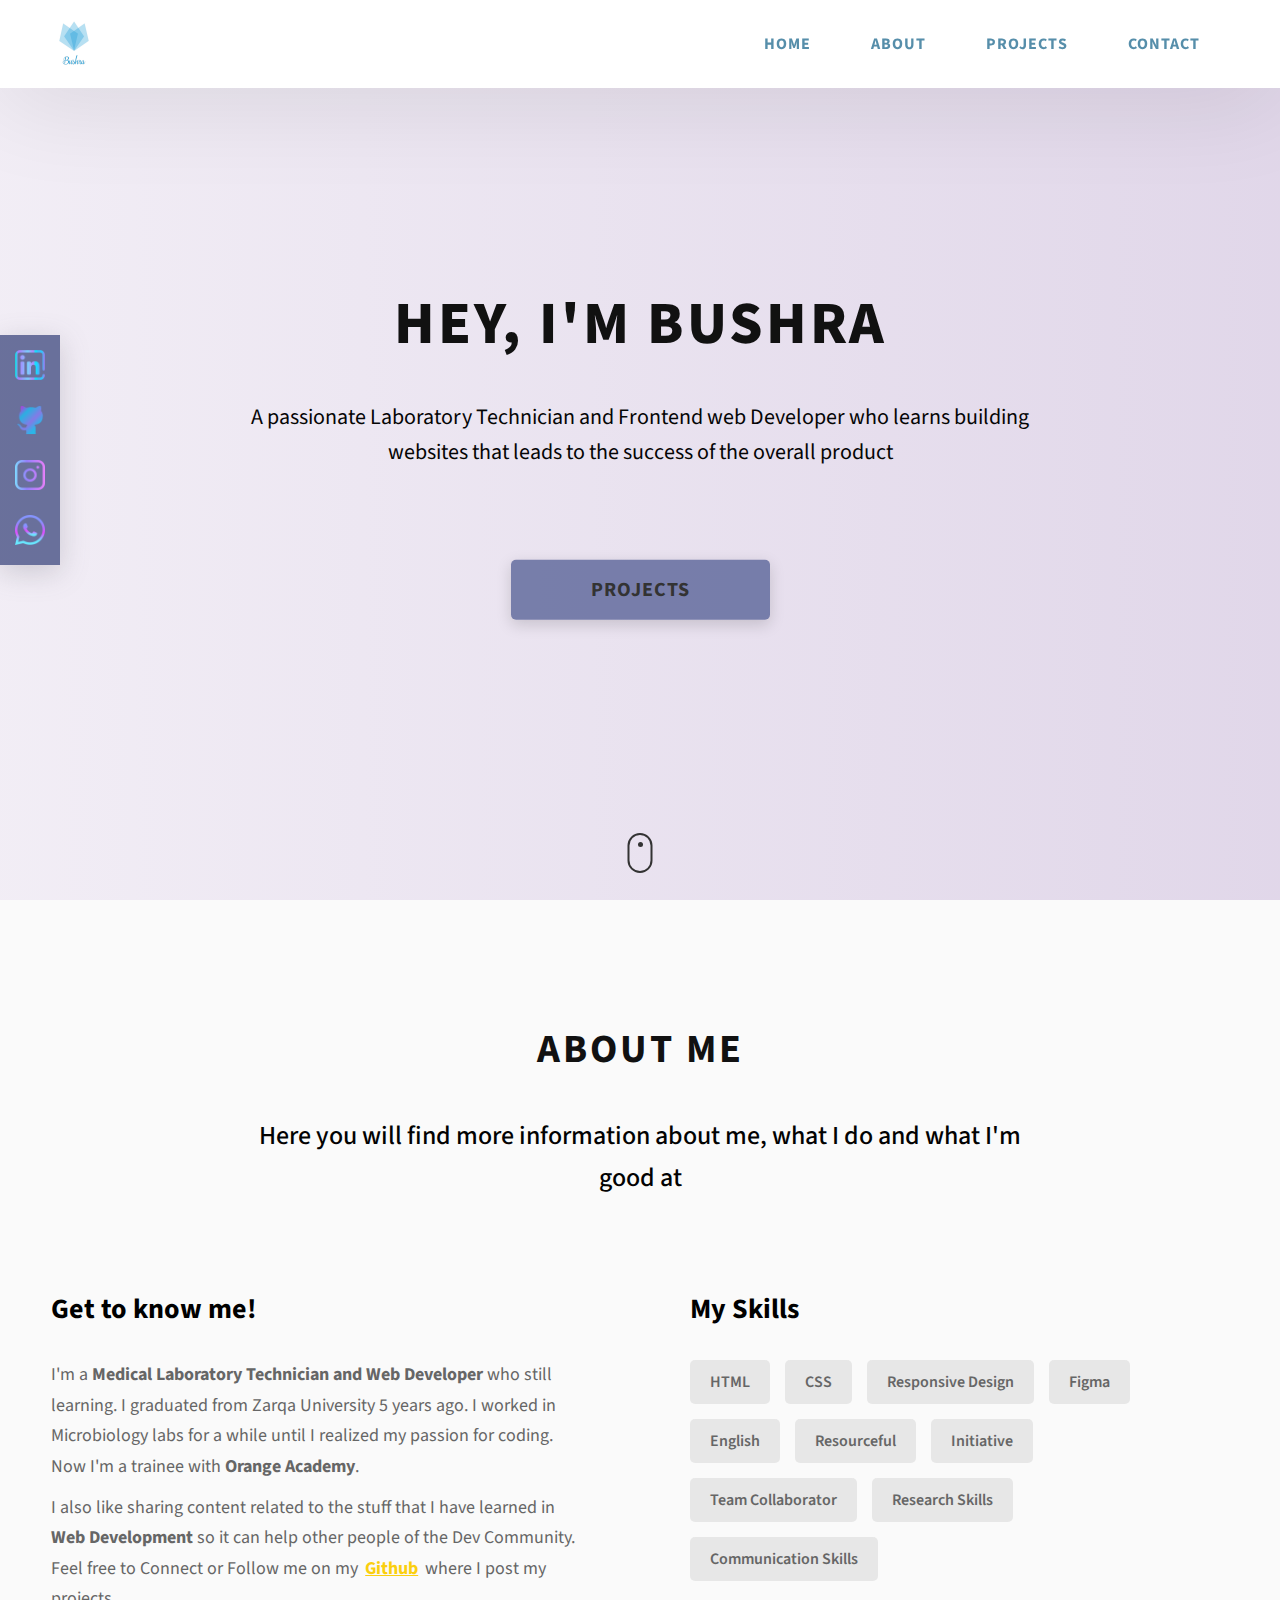
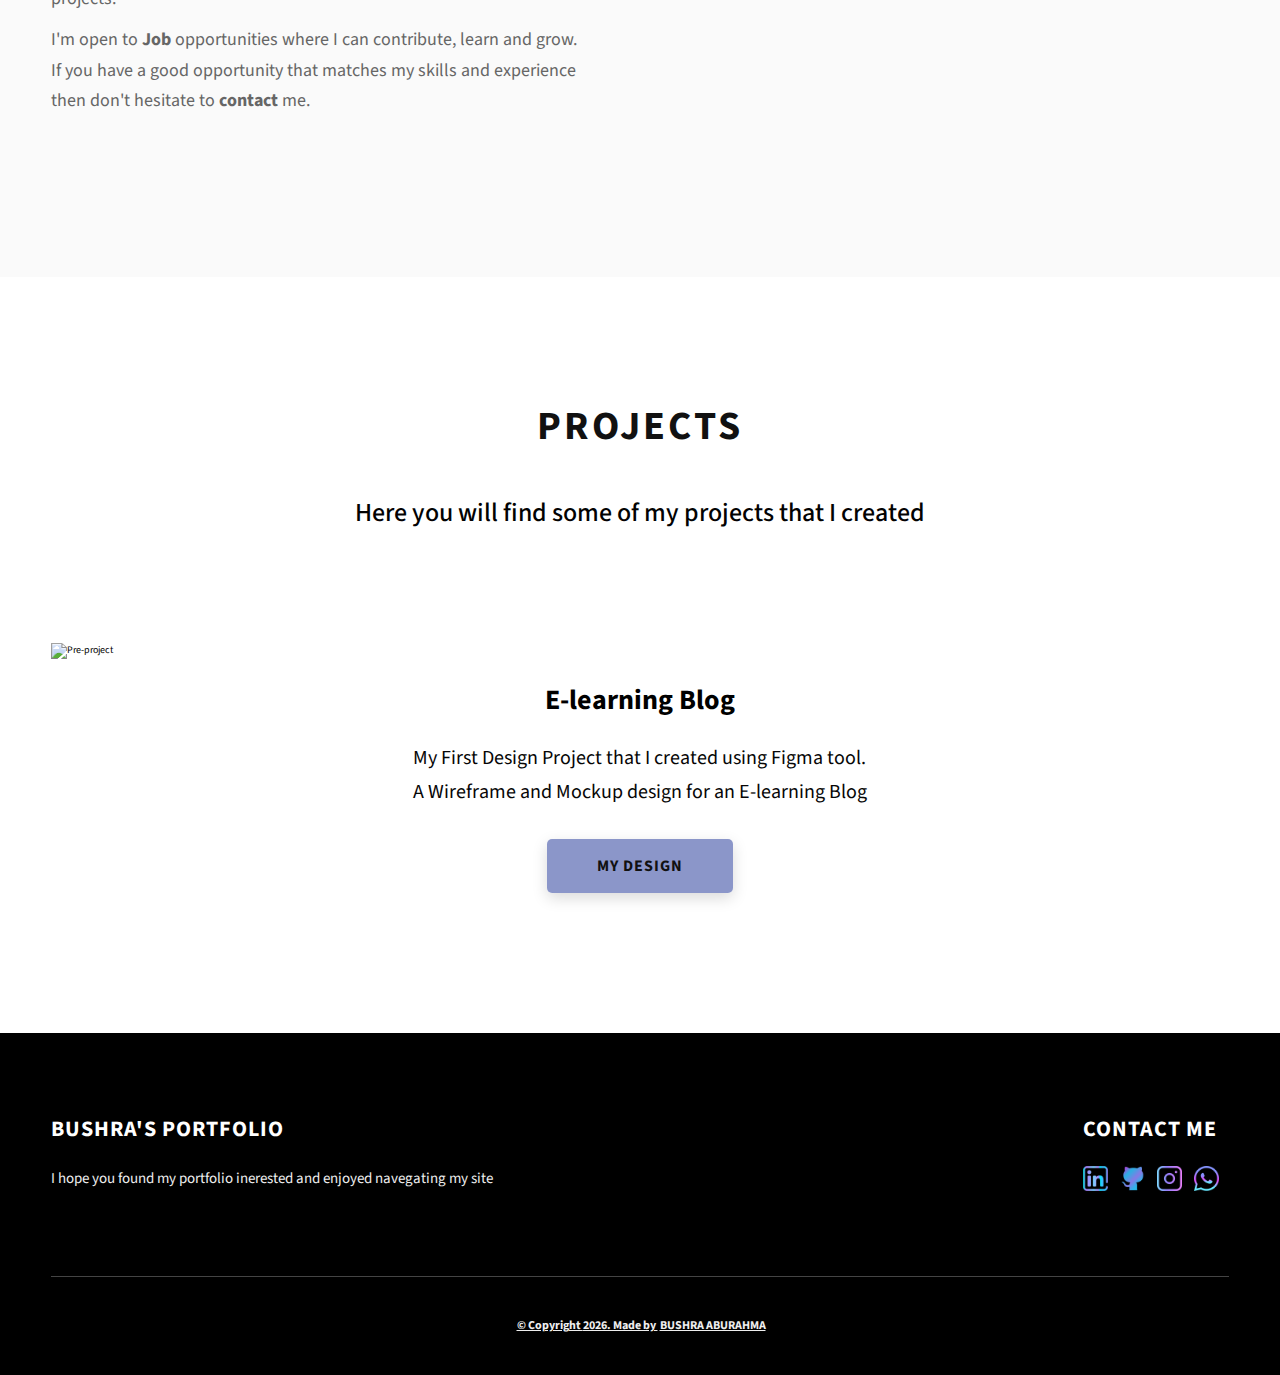
==== index.html @ 011a078a "changed some styles" ====
<!DOCTYPE html>
<html lang="en">

<head>
	<meta charset="UTF-8" />
	<meta name="viewport" content="width=device-width, initial-scale=1.0" />
	<meta http-equiv="X-UA-Compatible" content="ie=edge" />
	<!-- <link rel="shortcut icon" href="/favicon.ico" type="image/x-icon" />
	<link rel="icon" href="/favicon.ico" type="image/x-icon" /> -->
	<title>Portfolio Project</title>
	<meta name="description"
		content="A Frontend focused Web Developer building the Frontend of Websites and Web Applications that leads to the success of the overall product" />
	<meta name="author" content="Ram Maheshwari" />
	<meta name="google-site-verification" content="wX2xdkxqjrC4rA2EM-9bbaVpiEEFG8ae5azgeZDd-oo" />

	<!-- <meta property="og:title" content="Ram Maheshwari | RammCodes | Frontend Web Developer" />
	<meta property="og:site_name" content="Ram Maheshwari Portfolio Website" />
	<meta property="og:url" content="https://www.rammaheshwari.com/" />
	<meta property="og:description"
		content="A Frontend focused Web Developer building the Frontend of Websites and Web Applications that leads to the success of the overall product" />
	<meta property="og:type" content="website" />
	<meta property="og:image" content="https://i.ibb.co/C8Wnkrt/pretty-snap-2022-3-29-16-11.png" /> -->

	<link href='index.css' rel='stylesheet' />

	<!-- <link rel="preconnect" href="https://fonts.googleapis.com" />
	<link rel="preconnect" href="https://fonts.gstatic.com" crossorigin /> -->
	<link href="https://fonts.googleapis.com/css2?family=Source+Sans+Pro:wght@400;600;700;900&display=swap"
		rel="stylesheet" />
	<!-- Global site tag (gtag.js) - Google Analytics -->
	<!-- <script async src="https://www.googletagmanager.com/gtag/js?id=G-QD9ESD1D9K"></script>
	<script>
		window.dataLayer = window.dataLayer || []
		function gtag() {
			dataLayer.push(arguments)
		}
		gtag('js', new Date())

		gtag('config', 'G-QD9ESD1D9K')
	</script> -->
</head>

<body>
	<nav class="header">
		<div class="header__content">
			<div class="header__logo-container">
				<div class="header__logo-img-cont">
					<img src="LogoSample_ByTailorBrands (3).jpg" alt="Bushra Logo Image" class="header__logo-img" />
				</div>
			</div>
			<div class="header__main">
				<ul class="header__links">
					<li class="header__link-wrapper">
						<a href="#" class="header__link"> Home </a>
					</li>
					<li class="header__link-wrapper">
						<a href="#about" class="header__link">About </a>
					</li>
					<li class="header__link-wrapper">
						<a href="#projects" class="header__link"> Projects </a>
					</li>
					<li class="header__link-wrapper">
						<a href="#subfooter" class="header__link"> Contact </a>
					</li>
				</ul>
				<div class="header__main-ham-menu-cont">
					<img src="https://d33wubrfki0l68.cloudfront.net/79e75114856ae61628d2ad26504e3ff4ab2c71b6/f06a4/assets/svg/ham-menu.svg"
						alt="hamburger menu" class="header__main-ham-menu" />
					<img src="https://d33wubrfki0l68.cloudfront.net/de2a681c8ca1630b29949b3a34bf158a686a0554/6a0ec/assets/svg/ham-menu-close.svg"
						alt="hamburger menu close" class="header__main-ham-menu-close d-none" />
				</div>
			</div>
		</div>
		<div class="header__sm-menu">
			<div class="header__sm-menu-content">
				<ul class="header__sm-menu-links">
					<li class="header__sm-menu-link">
						<a href="#"> Home </a>
					</li>

					<li class="header__sm-menu-link">
						<a href="#about"> About </a>
					</li>

					<li class="header__sm-menu-link">
						<a href="#projects"> Projects </a>
					</li>

					<li class="header__sm-menu-link">
						<a href="#subfooter"> Contact </a>
					</li>
				</ul>
			</div>
		</div>
	</nav>
	<main class="main"
		style="background-image: url('http://wallup.net/wp-content/uploads/2016/05/26/320964-digital_art-space.jpg') ;">
		<section class="home-hero">
			<div class="home-hero__content">
				<h1 class="heading-primary">Hey, I'm Bushra</h1>
				<div class="home-hero__info">
					<p class="text-primary">
						A passionate Laboratory Technician and Frontend web Developer who learns building websites that
						leads to the success of the overall product
					</p>
				</div>
				<div class="home-hero__cta">
					<a href="#projects" class="btn btn--bg">Projects</a>
				</div>
			</div>
			<div class="home-hero__socials">
				<div class="home-hero__social">
					<a href="https://www.linkedin.com/in/bushra-abu-rahmeh-686b38165/"
						class="home-hero__social-icon-link" rel="noreferrer" target="_blank">
						<img src="linkedin (2).png" alt="Bushra Linkedin Profile" class="home-hero__social-icon" />
					</a>
				</div>
				<div class="home-hero__social">
					<a href="https://github.com/Bushra1995" class="home-hero__social-icon-link" rel="noreferrer"
						target="_blank">
						<img src="github.png" alt="Bushra Github Profile" class="home-hero__social-icon" />
					</a>
				</div>
				<div class="home-hero__social">
					<a href="https://www.instagram.com/bushra_aburahma/"
						class="home-hero__social-icon-link home-hero__social-icon-link--bd-none" rel="noreferrer"
						target="_blank">
						<img src="instagram.png" alt="Bushra Instagram profile" class="home-hero__social-icon" />
					</a>
				</div>
				<!-- <div class="home-hero__social">
					<a href="https://github.com/rammcodes" class="home-hero__social-icon-link" rel="noreferrer"
						target="_blank">
						<img src="https://d33wubrfki0l68.cloudfront.net/38469cf88d038b6ba3322c9fcb93a8f7167df4b9/cb0b9/assets/svg/github-dark.svg"
							alt="RammCodes Github Profile" class="home-hero__social-icon" />
					</a>
				</div> -->

				<div class="home-hero__social">
					<a href="" class="home-hero__social-icon-link" rel="noreferrer" target="_blank">
						<img src="whatsapp (2).png" alt="Bushra whatsapp link" class="home-hero__social-icon" />
					</a>
				</div>
			</div>
			<div class="home-hero__mouse-scroll-cont">
				<div class="mouse"></div>
			</div>
		</section>
	</main>

	<section id="about" class="about sec-pad">
		<div class="main-container">
			<h2 class="heading-sec__mb-med">
				<!-- <h2 class="heading heading-sec heading-sec__mb-med"> -->
				<span class="heading-sec__main">About Me</span>
				<span class="heading-sec__sub">
					Here you will find more information about me, what I do and what I'm good at
				</span>
			</h2>
			<div class="about__content">
				<div class="about__content-main">
					<h3 class="about__content-title">Get to know me!</h3>
					<div class="about__content-details">
						<p class="about__content-details-para">
							I'm a <strong>Medical Laboratory Technician and Web Developer</strong> who still
							learning.
							I graduated from Zarqa University 5 years ago. I worked in Microbiology labs for a while
							until I realized my passion for coding.
							Now I'm a trainee with <strong>Orange Academy</strong>.
						</p>
						<p class="about__content-details-para">
							I also like sharing content related to the stuff that I have
							learned in <strong>Web Development</strong> so it
							can help other people of the Dev Community. Feel free to Connect
							or Follow me on my
							<a rel="noreferrer" href="https://github.com/Bushra1995" target="_blank">Github</a>
							where I post my projects.
						</p>
						<p class="about__content-details-para">
							I'm open to <strong>Job</strong> opportunities where I can
							contribute, learn and grow. If you have a good opportunity that
							matches my skills and experience then don't hesitate to
							<strong>contact</strong> me.
						</p>
					</div>
					<!-- <a href="./#contact" class="btn btn--med btn--theme dynamicBgClr">Contact</a> -->
				</div>
				<div class="about__content-skills">
					<h3 class="about__content-title">My Skills</h3>
					<div class="skills">
						<div class="skills__skill">HTML</div>
						<div class="skills__skill">CSS</div>
						<div class="skills__skill">Responsive Design</div>
						<div class="skills__skill">Figma</div>
						<div class="skills__skill">English</div>
						<div class="skills__skill">Resourceful</div>
						<div class="skills__skill">Initiative</div>
						<div class="skills__skill">Team Collaborator</div>
						<div class="skills__skill">Research Skills</div>
						<div class="skills__skill">Communication Skills</div>
					</div>
				</div>
			</div>
		</div>
	</section>

	<section id="projects" class="projects sec-pad">
		<div class="main-container">
			<h2 class="heading heading-sec heading-sec__mb-bg">
				<span class="heading-sec__main">Projects</span>
				<span class="heading-sec__sub">
					Here you will find some of my projects that I
					created
				</span>
			</h2>

			<div class="projects__content">
				<div class="projects__col">
					<div class="projects__row-img-cont">
						<img src="https://www.alphalogicinc.com/wp-content/uploads/2018/05/WireframevsMockupPrototype.jpg" alt="Pre-project" class="projects__row-img" />
						<!-- <img src="wireframe-website.png"
								alt="Pre-project" class="projects__row-img" loading="lazy" /> -->
					</div>
					<div class="projects__row-content">
						<h3 class="projects__row-content-title">E-learning Blog</h3>
						<p class="projects__row-content-desc">
							My First Design Project that I created using Figma tool. <br> A Wireframe and Mockup
							design for an E-learning Blog
						</p>
						<a class='btn btn--med btn--theme dynamicBgClr'
							href='https://www.figma.com/file/JEmpPWIBkPTZISp9TWu8Mk/Untitled?node-id=0%3A1&t=WI2bRqiWwrUeT4GW-0'
							target='_blank'>My Design</a>
					</div>
				</div>
				<!-- <div class="projects__row">
						<div class="projects__row-img-cont">
							<img src="https://d33wubrfki0l68.cloudfront.net/9199afe42f789dbddb324ed3edd326e080e693c1/28f54/assets/jpeg/wilsonport.jpeg"
								alt="Software Screenshot" class="projects__row-img" loading="lazy" />
						</div>
						<div class="projects__row-content">
							<h3 class="projects__row-content-title">Wilsonport</h3>
							<p class="projects__row-content-desc">
								Wilsonport is a multiservice logistics and transport company and
								I created their website from scratch using the frontend tools I
								know.
							</p>
							<a class='btn btn--med btn--theme dynamicBgClr' href='/project-2' target='_blank'>Case Study</a>
						</div>
					</div>
					<div class="projects__row">
						<div class="projects__row-img-cont">
							<img src="https://d33wubrfki0l68.cloudfront.net/61fc288f39a306e3130c72643480ce015dec48ae/e3272/assets/jpeg/boreal-coffee-clone.jpeg"
								alt="Software Screenshot" class="projects__row-img" loading="lazy" />
						</div>
						<div class="projects__row-content">
							<h3 class="projects__row-content-title">Boreal Coffee Clone</h3>
							<p class="projects__row-content-desc">
								I re-created the frontend of Boreal Coffee's official web app
								because I got attracted to their beautiful UI. It was a great
								experience for me to build the entire frontend.
							</p>
							<a class='btn btn--med btn--theme dynamicBgClr' href='/project-3' target='_blank'>Case Study</a>
						</div>
					</div>
					<div class="projects__row">
						<div class="projects__row-img-cont">
							<img src="https://d33wubrfki0l68.cloudfront.net/74f6186aaa2b6d5f6ea6da1013abfeb672f5c807/aee81/assets/jpeg/crown-template.jpeg"
								alt="Software Screenshot" class="projects__row-img" loading="lazy" />
						</div>
						<div class="projects__row-content">
							<h3 class="projects__row-content-title">Crown Template</h3>
							<p class="projects__row-content-desc">
								Crown is a web template that I created targeting the restaurant
								and food industry which anyone can use to present their business
								online.
							</p>
							<a class='btn btn--med btn--theme dynamicBgClr' href='/project-4' target='_blank'>Case Study</a>
						</div>
					</div> -->
			</div>
		</div>
	</section>

	<!-- <section id="contact" class="contact sec-pad dynamicBg">
			<div class="main-container">
				<h2 class="heading heading-sec heading-sec__mb-med">
					<span class="heading-sec__main heading-sec__main--lt">Contact</span>
					<span class="heading-sec__sub heading-sec__sub--lt">
						Feel free to Contact me
					</span>
				</h2> -->
	<!-- <div class="contact__form-container">
					<form action='#' class='contact__form' method='post'><input type='hidden' name='form-name'
							value='form 1' />
						<div class="contact__form-field">
							<label class="contact__form-label" for="name">Name</label>
							<input required placeholder="Enter Your Name" type="text" class="contact__form-input"
								name="name" id="name" />
						</div>
						<div class="contact__form-field">
							<label class="contact__form-label" for="email">Email</label>
							<input required placeholder="Enter Your Email" type="email" class="contact__form-input"
								name="email" id="email" />
						</div>
						<div class="contact__form-field">
							<label class="contact__form-label" for="message">Message</label>
							<textarea required cols="30" rows="10" class="contact__form-input"
								placeholder="Enter Your Message" name="message" id="message"></textarea>
						</div>
						<button type="submit" class="btn btn--theme contact__btn">
							Submit
						</button>
					</form>
				</div> -->
	</div>
	</section>
	<footer id="subfooter" class="main-footer">
		<div class="main-container">
			<div class="main-footer__upper">
				<div class="main-footer__row main-footer__row-1">
					<h2 class="heading heading-sm main-footer__heading-sm">
						<span>Contact Me</span>
					</h2>
					<div class="main-footer__social-cont">
						<a target="_blank" rel="noreferrer" href="https://www.linkedin.com/in/bushra-abu-rahmeh-686b38165/">
							<img class="main-footer__icon" src="linkedin (2).png" alt="Bushra Linkedin Profile" />
						</a>
						<a target="_blank" rel="noreferrer" href="https://github.com/Bushra1995">
							<img class="main-footer__icon" src="github.png" alt="Bushra Github Profile" />
						</a>
						<a target="_blank" rel="noreferrer" href="https://www.instagram.com/bushra_aburahma/">
							<img class="main-footer__icon" src="instagram.png" alt="Bushra Instagram profile" />
						</a>
	
						<a target="_blank" rel="noreferrer" href="https://wa.me/962786795067">
							<img class="main-footer__icon" src="whatsapp (2).png" alt="Bushra whatsapp link" />
					</div>
				</div>
				<div class="main-footer__row main-footer__col-3">
					<h2 class="heading heading-sm text-lt">Bushra's Portfolio</h2>
					<p class="main-footer__short-desc">
						I hope you found my portfolio inerested and enjoyed navegating my site
					</p>
				</div>
			</div>
	
			<!-- If you give me some credit or shoutout here by linking to my website, then it will be a big thing for me and will help me a lot :) -->
			<div class="main-footer__lower">
				&copy; Copyright
				<script>document.write(new Date().getFullYear())</script>. Made by
				<a rel="noreferrer" target="_blank" href="http://127.0.0.1:5500/portfolio.html">BUSHRA ABURAHMA</a>
			</div>
		</div>
	</footer>
</body>


<script src='https://d33wubrfki0l68.cloudfront.net/js/96f5c0d4b9bdbf07570efd8e94cb7db7a5191a01/index.js'></script>
<!-- <script src="//code.tidio.co/hkirvl5pqs5cjjawh11xutnzjgtg9tfi.js" async></script> -->

</html>
---- index.css ----
*,::after,::before {
    margin: 0;
    padding: 0;
    box-sizing: inherit;
    font-family: inherit
}

html {
    font-size: 62.5%;
    scroll-behavior: smooth
}

@media only screen and (max-width: 75em) {
    html {
        font-size:59%
    }
}

@media only screen and (max-width: 56.25em) {
    html {
        font-size:56%
    }
}

@media only screen and (min-width: 112.5em) {
    html {
        font-size:65%
    }
}

body {
    box-sizing: border-box;
    position: relative;
    line-height: 1.5;
    font-family: sans-serif;
    overflow-x: hidden;
    overflow-y: scroll;
    font-family: 'Source Sans Pro',sans-serif
}

a {
    text-decoration: none;
    color: inherit
}

li {
    list-style: none
}

a:focus,button:focus,input:focus,textarea:focus {
    outline: 0
}

button {
    border: none;
    cursor: pointer
}

textarea {
    resize: none
}

.heading-primary {
    font-size: 6rem;
    text-transform: uppercase;
    letter-spacing: 3px;
    text-align: center;
    color: #111;
    font-weight: 800
}

@media only screen and (max-width: 37.5em) {
    .heading-primary {
        font-size:4.5rem
    }
}

.heading-sec__mb-bg {
    margin-bottom: 11rem
}

@media only screen and (max-width: 56.25em) {
    .heading-sec__mb-bg {
        margin-bottom:8rem
    }
}

.heading-sec__mb-med {
    margin-bottom: 9rem
}

@media only screen and (max-width: 56.25em) {
    .heading-sec__mb-med {
        margin-bottom:8rem
    }
}

.heading-sec__main {
    display: block;
    font-size: 4rem;
    text-transform: uppercase;
    letter-spacing: 1px;
    letter-spacing: 3px;
    text-align: center;
    margin-bottom: 3.5rem;
    position: relative;
    color: #111
}

/* .heading-sec__main--lt {
    color: #111;
    font-weight: 800
} */

/* .heading-sec__main--lt::after {
    content: '';
    background: #178dbb!important
} */

/* .heading-sec__main::after {
    content: '';
    position: absolute;
    top: calc(100% + 1.5rem);
    height: 5px;
    width: 3rem;
    background: #facf0f;
    left: 50%;
    transform: translateX(-50%);
    border-radius: 5px
} */

@media only screen and (max-width: 37.5em) {
    .heading-sec__main::after {
        top:calc(100% + 1.2rem)
    }
}

.heading-sec__sub {
    display: block;
    text-align: center;
    color: #020202;
    font-size: 2.6rem;
    font-weight: 500;
    max-width: 80rem;
    margin: auto;
    line-height: 1.6
}

@media only screen and (max-width: 37.5em) {
    .heading-sec__sub {
        font-size:1.8rem
    }
}

/* .heading-sec__sub--lt {
    color: #333
} */

.heading-sm {
    font-size: 2.2rem;
    text-transform: uppercase;
    letter-spacing: 1px
}

.main-container {
    max-width: 120rem;
    margin: auto;
    width: 92%
}

.btn {
    background: rgba(88, 98, 151, 0.792);
    color: #333;
    text-transform: uppercase;
    letter-spacing: 1px;
    display: inline-block;
    font-weight: 700;
    border-radius: 5px;
    box-shadow: 0 5px 15px 0 rgba(0,0,0,.15);
    transition: transform .3s
}

.btn:hover {
    transform: translateY(-3px)
}

.btn--bg {
    padding: 1.5rem 8rem;
    font-size: 2rem
}

.btn--med {
    padding: 1.5rem 5rem;
    font-size: 1.6rem
}

.btn--theme {
    background: rgba(109, 122, 187, 0.792);
    color: #111
}

/* .btn--theme-inv {
    color: #111;
    background: #88ddfc98;
    border: 2px solid #facf0f;
    box-shadow: none;
    padding: calc(1.5rem - 2px) calc(5rem - 2px)
} */

.sec-pad {
    padding: 12rem 0
}

@media only screen and (max-width: 56.25em) {
    .sec-pad {
        padding:8rem 0
    }
}

.text-primary {
    color: #050505;
    font-size: 2.2rem;
    text-align: center;
    width: 100%;
    line-height: 1.6
}

@media only screen and (max-width: 37.5em) {
    .text-primary {
        font-size:2rem
    }
}

.d-none {
    display: none
}

.home-hero {
    /* color: #fff; */
    background: linear-gradient(to right,rgba(191, 170, 209, 0.208),rgba(191, 170, 209, 0.471)),url(/daac8858fd4a0ccea44f59dfd079c3c16c263f33/c157c/assets/svg/common-bg.svg);
    background-position: center;
    height: 100vh;
    min-height: 80rem;
    max-height: 120rem;
    position: relative
}

@media only screen and (max-width: 37.5em) {
    .home-hero {
        height:unset;
        min-height: unset
    }
}

.home-hero__socials {
    position: absolute;
    top: 50%;
    transform: translateY(-50%);
    background: #464f83ca;
    box-shadow: rgba(100, 100, 111, 0.259) 0 7px 29px 0;
    padding: .5rem
}

@media only screen and (max-width: 56.25em) {
    .home-hero__socials {
        display:none
    }
}

.home-hero__mouse-scroll-cont {
    position: absolute;
    bottom: 3%;
    left: 50%;
    transform: translateX(-50%)
}

@media only screen and (max-width: 37.5em) {
    .home-hero__mouse-scroll-cont {
        display:none
    }
}

.home-hero__social {
    width: 5rem
}

.home-hero__social-icon-link {
    width: 100%;
    display: block;
    padding: 1rem;
    transition: background .3s;
    border-radius: 5px
}

.home-hero__social-icon-link:hover {
    background: rgba(250,207,15,.2)
}

.home-hero__social-icon-link--bd-none {
    border-bottom: 0
}

.home-hero__social-icon {
    width: 100%
}

.home-hero__content {
    position: absolute;
    top: 50%;
    left: 50%;
    transform: translate(-50%,-50%);
    max-width: 90rem;
    width: 92%
}

@media only screen and (max-width: 37.5em) {
    .home-hero__content {
        padding:19rem 0 13rem 0;
        margin: auto;
        position: static;
        transform: translate(0,0)
    }
}

.home-hero__info {
    margin: 3rem auto 0 auto;
    max-width: 80rem
}

.home-hero__cta {
    margin-top: 9rem;
    text-align: center
}

.about {
    background: #fafafa
}

.about__content {
    display: grid;
    grid-template-columns: 1fr 1fr;
    grid-gap: 10rem
}

@media only screen and (max-width: 56.25em) {
    .about__content {
        grid-template-columns:1fr;
        grid-gap: 8rem
    }
}

.about__content-title {
    font-weight: 700;
    font-size: 2.8rem;
    margin-bottom: 3rem
}

@media only screen and (max-width: 37.5em) {
    .about__content-title {
        font-size:2.4rem
    }
}

.about__content-details-para {
    font-size: 1.8rem;
    color: #666;
    max-width: 60rem;
    line-height: 1.7;
    margin-bottom: 1rem
}

.about__content-details-para--hl {
    font-weight: 700;
    margin: 0 3px
}

.about__content-details-para:last-child {
    margin-bottom: 4rem
}

.about__content-details-para a {
    text-decoration: underline;
    font-weight: 700;
    color: #facf0f;
    margin: 0 3px
}

.projects__row {
    display: grid;
    grid-template-columns: 1.5fr 1fr;
    grid-gap: 5rem;
    margin-bottom: 11rem
}

@media only screen and (max-width: 56.25em) {
    .projects__row {
        grid-template-columns:1fr;
        grid-gap: 2rem;
        margin-bottom: 8rem
    }
}

@media only screen and (max-width: 56.25em) {
    .projects__row {
        text-align:center
    }
}

.projects__row:last-child {
    margin-bottom: 0
}

.projects__row-img-cont {
    overflow: hidden
}

.projects__row-img {
    width: 100%;
    display: block;
    -o-object-fit: cover;
    object-fit: cover
}

.projects__row-content {
    padding: 2rem 0;
    display: flex;
    justify-content: center;
    flex-direction: column;
    align-items: center
}

@media only screen and (max-width: 56.25em) {
    .projects__row-content {
        align-items:center
    }
}

.projects__row-content-title {
    font-weight: 700;
    font-size: 2.8rem;
    margin-bottom: 2rem
}

@media only screen and (max-width: 37.5em) {
    .projects__row-content-title {
        font-size:2.4rem
    }
}

.projects__row-content-desc {
    font-size: 2rem;
    color: #060606;
    max-width: 60rem;
    line-height: 1.7;
    margin-bottom: 3rem
}

@media only screen and (max-width: 37.5em) {
    .projects__row-content-desc {
        font-size:1.7rem
    }
}

.contact {
    background: linear-gradient(to right,rgba(245,245,245,.8),rgba(245,245,245,.8)),url(/daac8858fd4a0ccea44f59dfd079c3c16c263f33/c157c/assets/svg/common-bg.svg);
    background-size: cover;
    background-position: center
}

.contact__form-container {
    box-shadow: rgba(100,100,111,.2) 0 7px 29px 0;
    background: #fff;
    padding: 4rem;
    margin-top: 6rem;
    max-width: 80rem;
    text-align: right;
    width: 95%;
    border-radius: 5px;
    margin: 5rem auto 0 auto
}

@media only screen and (max-width: 37.5em) {
    .contact__form-container {
        padding:3rem
    }
}

.contact__form-field {
    margin-bottom: 4rem
}

@media only screen and (max-width: 37.5em) {
    .contact__form-field {
        margin-bottom:3rem
    }
}

.contact__form-label {
    color: #666;
    font-size: 1.4rem;
    letter-spacing: 1px;
    font-weight: 700;
    margin-bottom: 1rem;
    display: block;
    text-align: left
}

.contact__form-input {
    color: #333;
    padding: 2rem;
    width: 100%;
    border: 1px solid #ebebeb;
    font-size: 1.6rem;
    letter-spacing: 0;
    background: #f0f0f0;
    border-radius: 5px;
    font-weight: 600
}

.contact__form-input::-moz-placeholder {
    color: #999;
    font-weight: 600;
    font-size: 1.6rem
}

.contact__form-input:-ms-input-placeholder {
    color: #999;
    font-weight: 600;
    font-size: 1.6rem
}

.contact__form-input::placeholder {
    color: #999;
    font-weight: 600;
    font-size: 1.6rem
}

.contact__form-input::-webkit-input-placeholder {
    color: #999;
    font-weight: 600;
    font-size: 1.6rem
}

.contact__form-input:-ms-input-placeholder {
    color: #999;
    font-weight: 600;
    font-size: 1.6rem
}

.contact__form-input::-ms-input-placeholder {
    color: #999;
    font-weight: 600;
    font-size: 1.6rem
}

.contact__form-input:-moz-placeholder {
    opacity: 1;
    color: #999;
    font-weight: 600;
    font-size: 1.6rem
}

.contact__form-input::-moz-placeholder {
    opacity: 1;
    color: #999;
    font-weight: 600;
    font-size: 1.6rem
}

.contact__btn {
    width: 30%;
    padding: 2rem 4rem;
    font-size: 1.6rem
}

@media only screen and (max-width: 37.5em) {
    .contact__btn {
        width:100%
    }
}

.project-cs-hero {
    color: #fff;
    background: linear-gradient(to right,rgba(245,245,245,.8),rgba(245,245,245,.8)),url(/daac8858fd4a0ccea44f59dfd079c3c16c263f33/c157c/assets/svg/common-bg.svg);
    background-size: cover;
    background-position: center;
    position: relative
}

@media only screen and (max-width: 37.5em) {
    .project-cs-hero {
        height:unset;
        min-height: unset
    }
}

.project-cs-hero__content {
    padding: 25rem 0 17rem 0;
    max-width: 90rem;
    width: 92%;
    margin: auto
}

@media only screen and (max-width: 37.5em) {
    .project-cs-hero__content {
        padding:19rem 0 13rem 0;
        margin: auto;
        position: static;
        transform: translate(0,0)
    }
}

.project-cs-hero__info {
    margin: 3rem auto 0 auto;
    max-width: 80rem
}

.project-cs-hero__cta {
    margin-top: 5rem;
    text-align: center
}

.project-details__content {
    padding: 8rem 0;
    max-width: 90rem;
    margin: auto
}

.project-details__content-title {
    font-weight: 700;
    font-size: 2.8rem;
    margin-bottom: 3rem
}

@media only screen and (max-width: 37.5em) {
    .project-details__content-title {
        font-size:2.4rem
    }
}

.project-details__showcase-img-cont {
    width: 100%;
    margin-bottom: 6rem
}

.project-details__showcase-img {
    width: 100%
}

.project-details__content-main {
    width: 100%;
    max-width: 70rem;
    margin: auto
}

.project-details__desc {
    margin: 0 0 7rem 0
}

.project-details__desc-para {
    font-size: 1.8rem;
    line-height: 1.7;
    color: #666;
    margin-bottom: 2rem
}

.project-details__tools-used {
    margin: 0 0 7rem 0
}

.project-details__tools-used-list {
    display: flex;
    flex-wrap: wrap
}

.project-details__tools-used-item {
    padding: 1rem 2rem;
    margin-bottom: 1.5rem;
    margin-right: 1.5rem;
    font-size: 1.6rem;
    background: rgba(153,153,153,.2);
    border-radius: 5px;
    font-weight: 600;
    color: #777
}

.project-details__links {
    margin: 0 0
}

.project-details__links-btn {
    margin-right: 2rem
}

@media only screen and (max-width: 37.5em) {
    .project-details__links-btn {
        margin-right:0;
        width: 70%;
        margin-bottom: 2rem;
        text-align: center
    }
}

.project-details__links-btn:last-child {
    margin: 0
}

@media only screen and (max-width: 37.5em) {
    .project-details__links-btn:last-child {
        margin:0
    }
}

.header {
    position: fixed;
    width: 100%;
    z-index: 1000;
    background: #000;
    background: #fff;
    box-shadow: 0 10px 100px rgba(0,0,0,.1)
}

.header__content {
    display: flex;
    align-items: center;
    justify-content: space-between;
    padding: 1rem 5rem
}

@media only screen and (max-width: 56.25em) {
    .header__content {
        padding:0 2rem
    }
}

.header__logo-container {
    display: flex;
    align-items: center;
    cursor: pointer;
    color: #333;
    transition: color .3s
}

.header__logo-container:hover {
    color: #7b55b0
}

.header__logo-img-cont {
    width: 5rem;
    height: 5rem;
    border-radius: 50px;
    overflow: hidden;
    margin-right: 1.5rem;
    background: #655b82
}

@media only screen and (max-width: 56.25em) {
    .header__logo-img-cont {
        width:4.5rem;
        height: 4.5rem;
        margin-right: 1.2rem
    }
}

.header__logo-img {
    width: 100%;
    height: 100%;
    -o-object-fit: cover;
    object-fit: cover;
    -o-object-position: center;
    object-position: center;
    display: block
}

.header__logo-sub {
    font-size: 1.8rem;
    text-transform: uppercase;
    font-weight: 700;
    letter-spacing: 1px
}

.header__links {
    display: flex
}

@media only screen and (max-width: 37.5em) {
    .header__links {
        display:none
    }
}

.header__link {
    padding: 2.2rem 3rem;
    display: inline-block;
    font-size: 1.6rem;
    color: #568eaa;
    text-transform: uppercase;
    letter-spacing: 1px;
    font-weight: 700;
    transition: color .3s
}

.header__link:hover {
    color: #834fcc
}

@media only screen and (max-width: 56.25em) {
    .header__link {
        padding:3rem 1.8rem;
        font-size: 1.5rem
    }
}

.header__main-ham-menu-cont {
    display: none;
    width: 3rem;
    padding: 2.2rem 0
}

@media only screen and (max-width: 37.5em) {
    .header__main-ham-menu-cont {
        display:block
    }
}

.header__main-ham-menu {
    width: 100%
}

.header__main-ham-menu-close {
    width: 100%
}

.header__sm-menu {
    background: #fff;
    position: absolute;
    width: 100%;
    top: 100%;
    visibility: hidden;
    opacity: 0;
    transition: all .3s;
    box-shadow: 0 5px 5px 0 rgba(0,0,0,.1);
    -webkit-box-shadow: 0 5px 5px 0 rgba(0,0,0,.1);
    -moz-box-shadow: 0 5px 5px 0 rgba(0,0,0,.1)
}

.header__sm-menu--active {
    visibility: hidden;
    opacity: 0
}

@media only screen and (max-width: 37.5em) {
    .header__sm-menu--active {
        visibility:visible;
        opacity: 1
    }
}

.header__sm-menu-link a {
    display: block;
    text-decoration: none;
    padding: 2.5rem 3rem;
    font-size: 1.6rem;
    color: #333;
    text-align: right;
    border-bottom: 1px solid #eee;
    font-weight: 700;
    text-transform: uppercase;
    letter-spacing: 2px;
    transition: color .3s
}

.header__sm-menu-link a:hover {
    color: #7c5aa8
}

.header__sm-menu-link:first-child a {
    border-top: 1px solid #eee
}

.header__sm-menu-link-last {
    border-bottom: 0
}

.main-footer {
    background: #000;
    color: #fff
}

.main-footer__upper {
    display: flex;
    justify-content: space-between;
    padding: 8rem 0
}

@media only screen and (max-width: 56.25em) {
    .main-footer__upper {
        padding:6rem 0
    }
}

@media only screen and (max-width: 37.5em) {
    .main-footer__upper {
        display:block
    }
}

.main-footer__row-1 {
    order: 2
}

@media only screen and (max-width: 56.25em) {
    .main-footer__row-1 {
        margin-bottom:5rem
    }
}

.main-footer__row-2 {
    width: 40%;
    order: 1;
    max-width: 50rem
}

@media only screen and (max-width: 56.25em) {
    .main-footer__row-2 {
        width:100%
    }
}

.main-footer__short-desc {
    margin-top: 2rem;
    color: #eee;
    font-size: 1.5rem;
    line-height: 1.7
}

.main-footer__social-cont {
    margin-top: 2rem
}

.main-footer__icon {
    margin-right: 1rem;
    width: 2.5rem
}

.main-footer__icon--mr-none {
    margin-right: 0
}

.main-footer__lower {
    padding: 4rem 0;
    border-top: 1px solid #444;
    color: #eee;
    font-size: 1.2rem;
    text-align: left;
    text-align: center
}

.main-footer__lower a {
    text-decoration: underline;
    font-weight: 700;
    margin-left: 2px
}

@media only screen and (max-width: 56.25em) {
    .main-footer__lower {
        padding:3.5rem 0
    }
}

.skills {
    display: flex;
    flex-wrap: wrap
}

.skills__skill {
    padding: 1rem 2rem;
    margin-bottom: 1.5rem;
    margin-right: 1.5rem;
    font-size: 1.6rem;
    background: rgba(153,153,153,.2);
    border-radius: 5px;
    font-weight: 600;
    color: #666
}

.mouse {
    width: 25px;
    height: 40px;
    border: 2px solid #333;
    border-radius: 60px;
    position: relative;
    overflow: hidden
}

.mouse::before {
    content: '';
    width: 5px;
    height: 5px;
    position: absolute;
    top: 7px;
    left: 50%;
    transform: translateX(-50%);
    background-color: #333;
    border-radius: 50%;
    opacity: 1;
    animation: wheel 1.3s infinite;
    -webkit-animation: wheel 1.3s infinite
}

@keyframes wheel {
    to {
        opacity: 0;
        top: 27px
    }
}

@-webkit-keyframes wheel {
    to {
        opacity: 0;
        top: 27px
    }
}
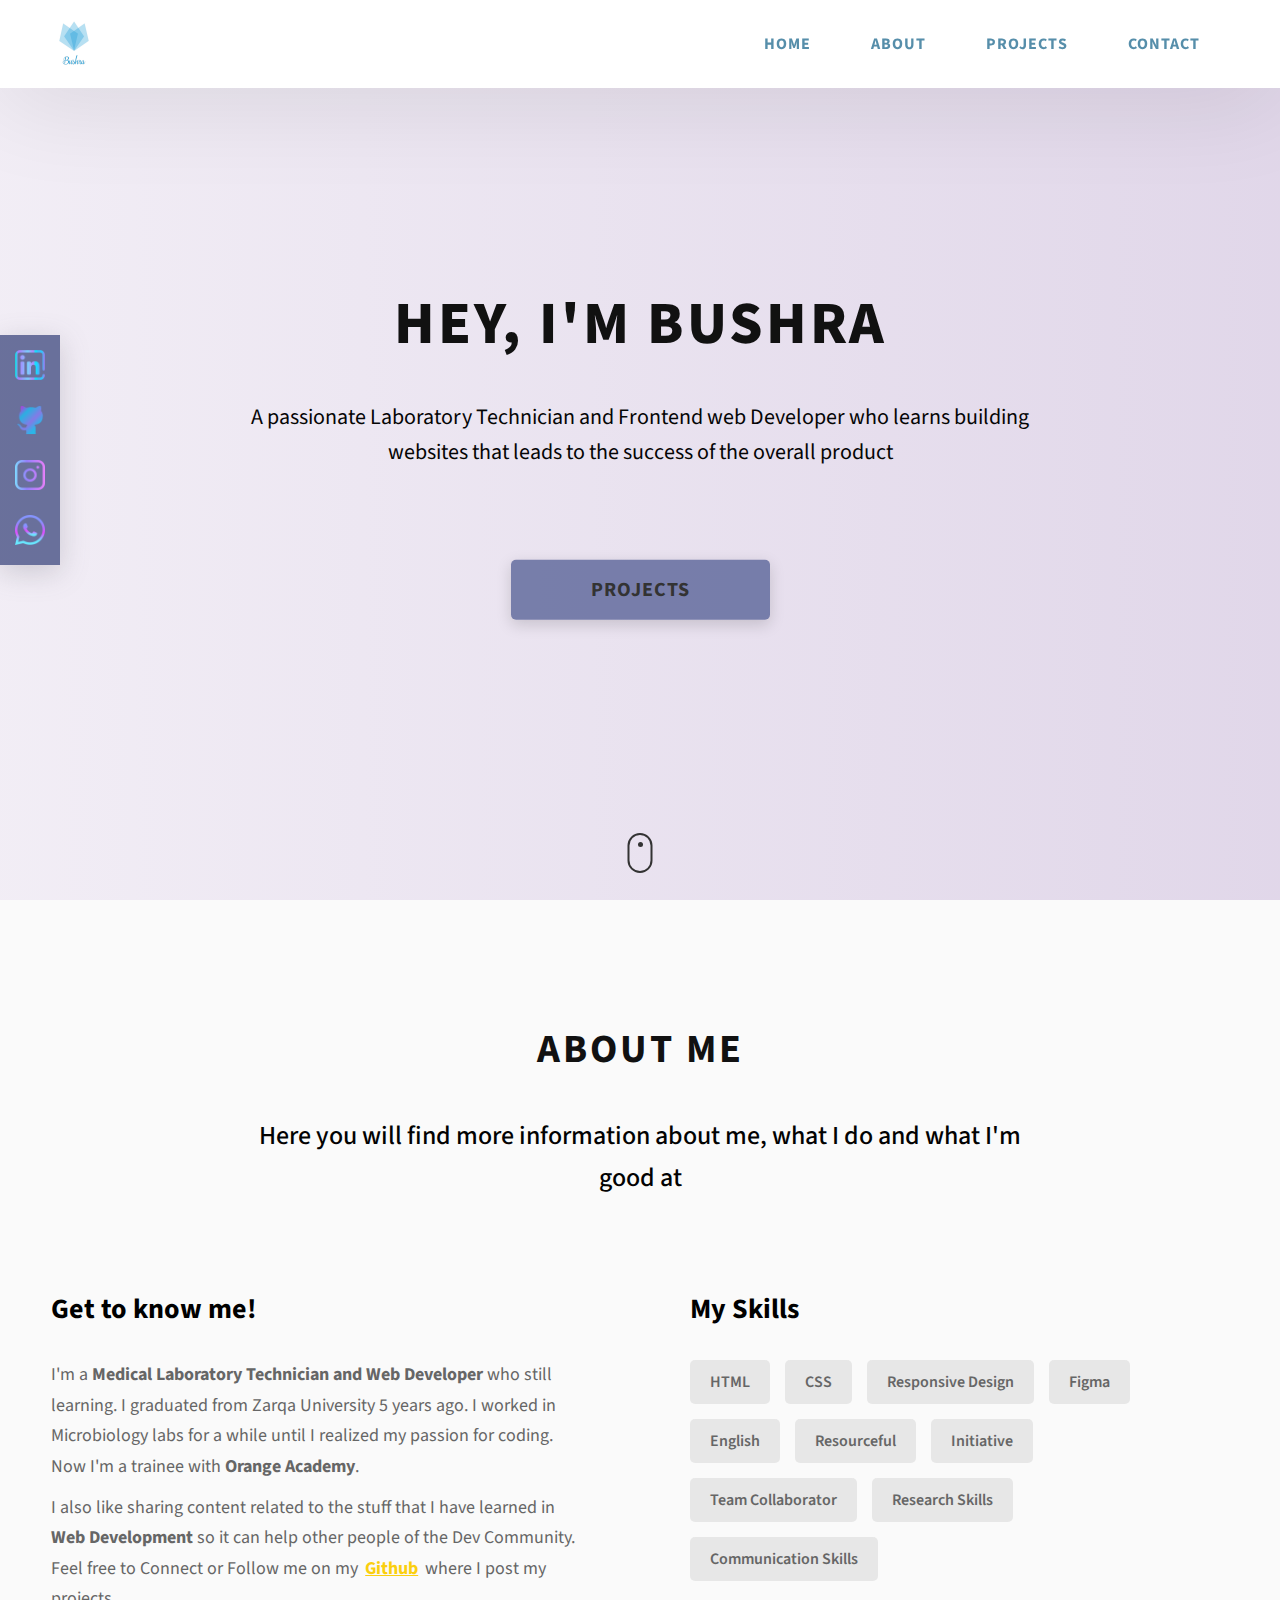
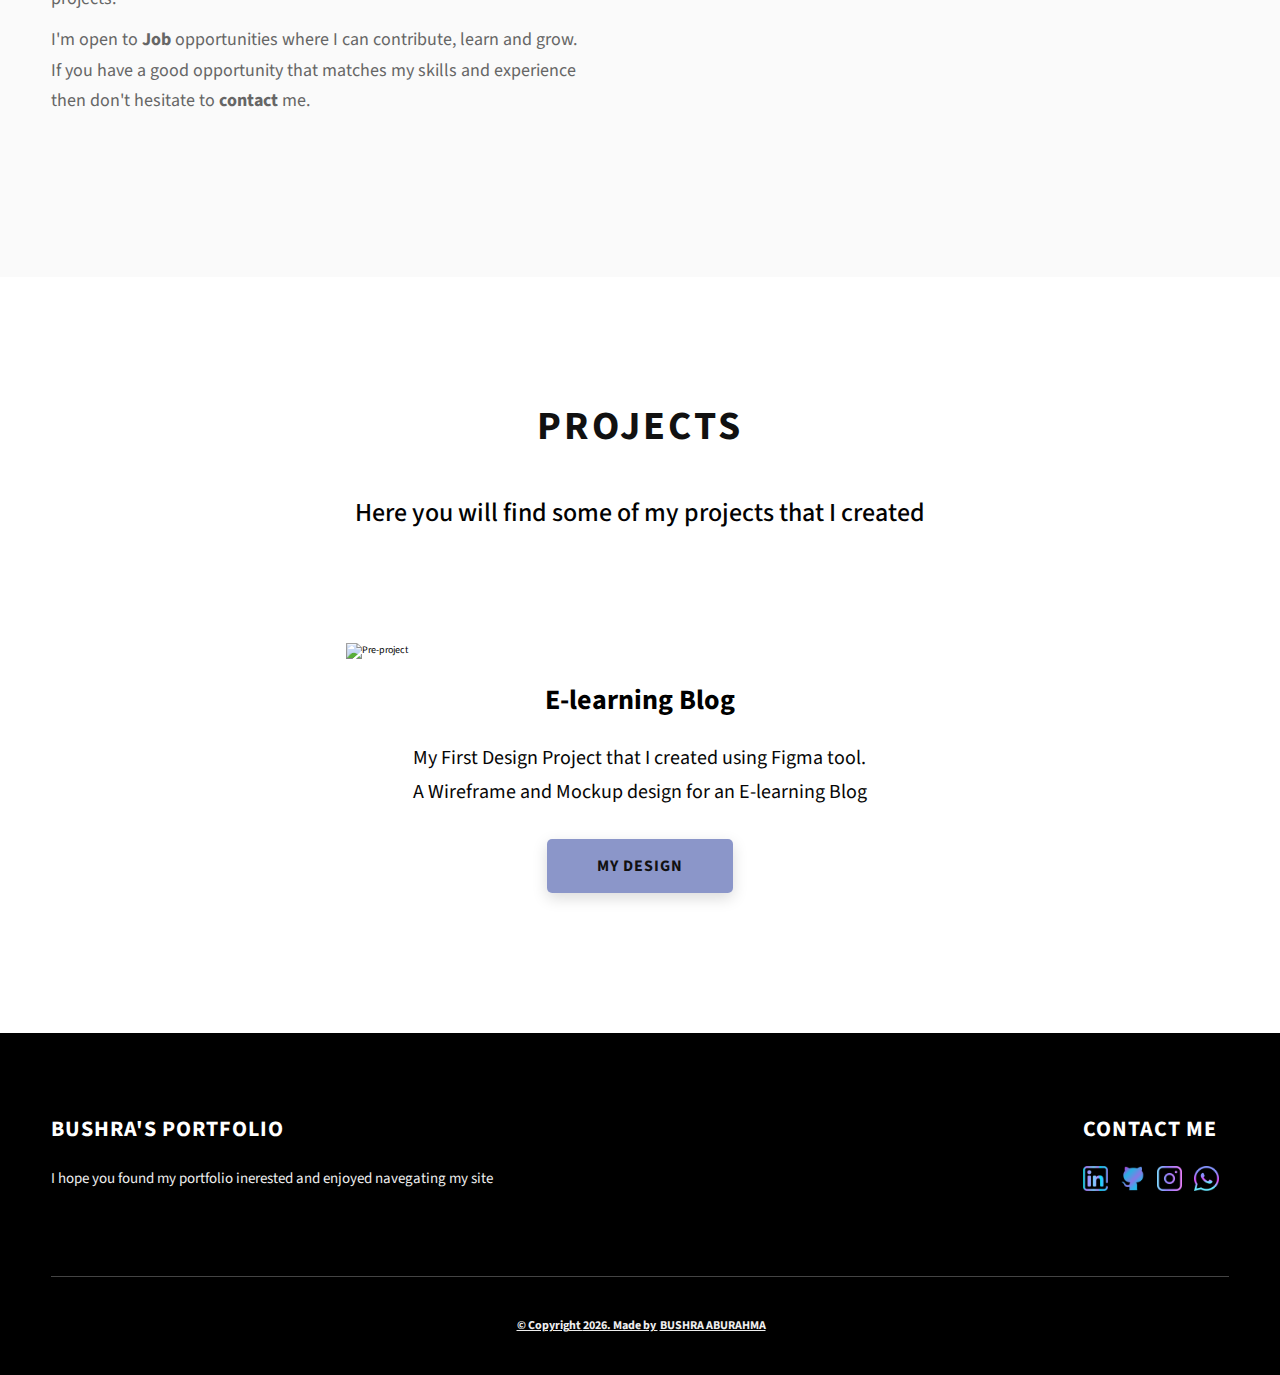
==== commit 48a84cac: "some changes" ====
--- a/index.html
+++ b/index.html
@@ -220,6 +220,8 @@
 						<img src="https://www.alphalogicinc.com/wp-content/uploads/2018/05/WireframevsMockupPrototype.jpg" alt="Pre-project" class="projects__row-img" />
 						<!-- <img src="wireframe-website.png"
 								alt="Pre-project" class="projects__row-img" loading="lazy" /> -->
+
+								<!-- This section able to change whenever you add more projects like arrange the projects by using card style -->
 					</div>
 					<div class="projects__row-content">
 						<h3 class="projects__row-content-title">E-learning Blog</h3>
--- a/index.css
+++ b/index.css
@@ -411,11 +411,13 @@
 }
 
 .projects__row-img-cont {
+    display: flex;
+    justify-content: center;
     overflow: hidden
 }
 
 .projects__row-img {
-    width: 100%;
+    width: 50%;
     display: block;
     -o-object-fit: cover;
     object-fit: cover
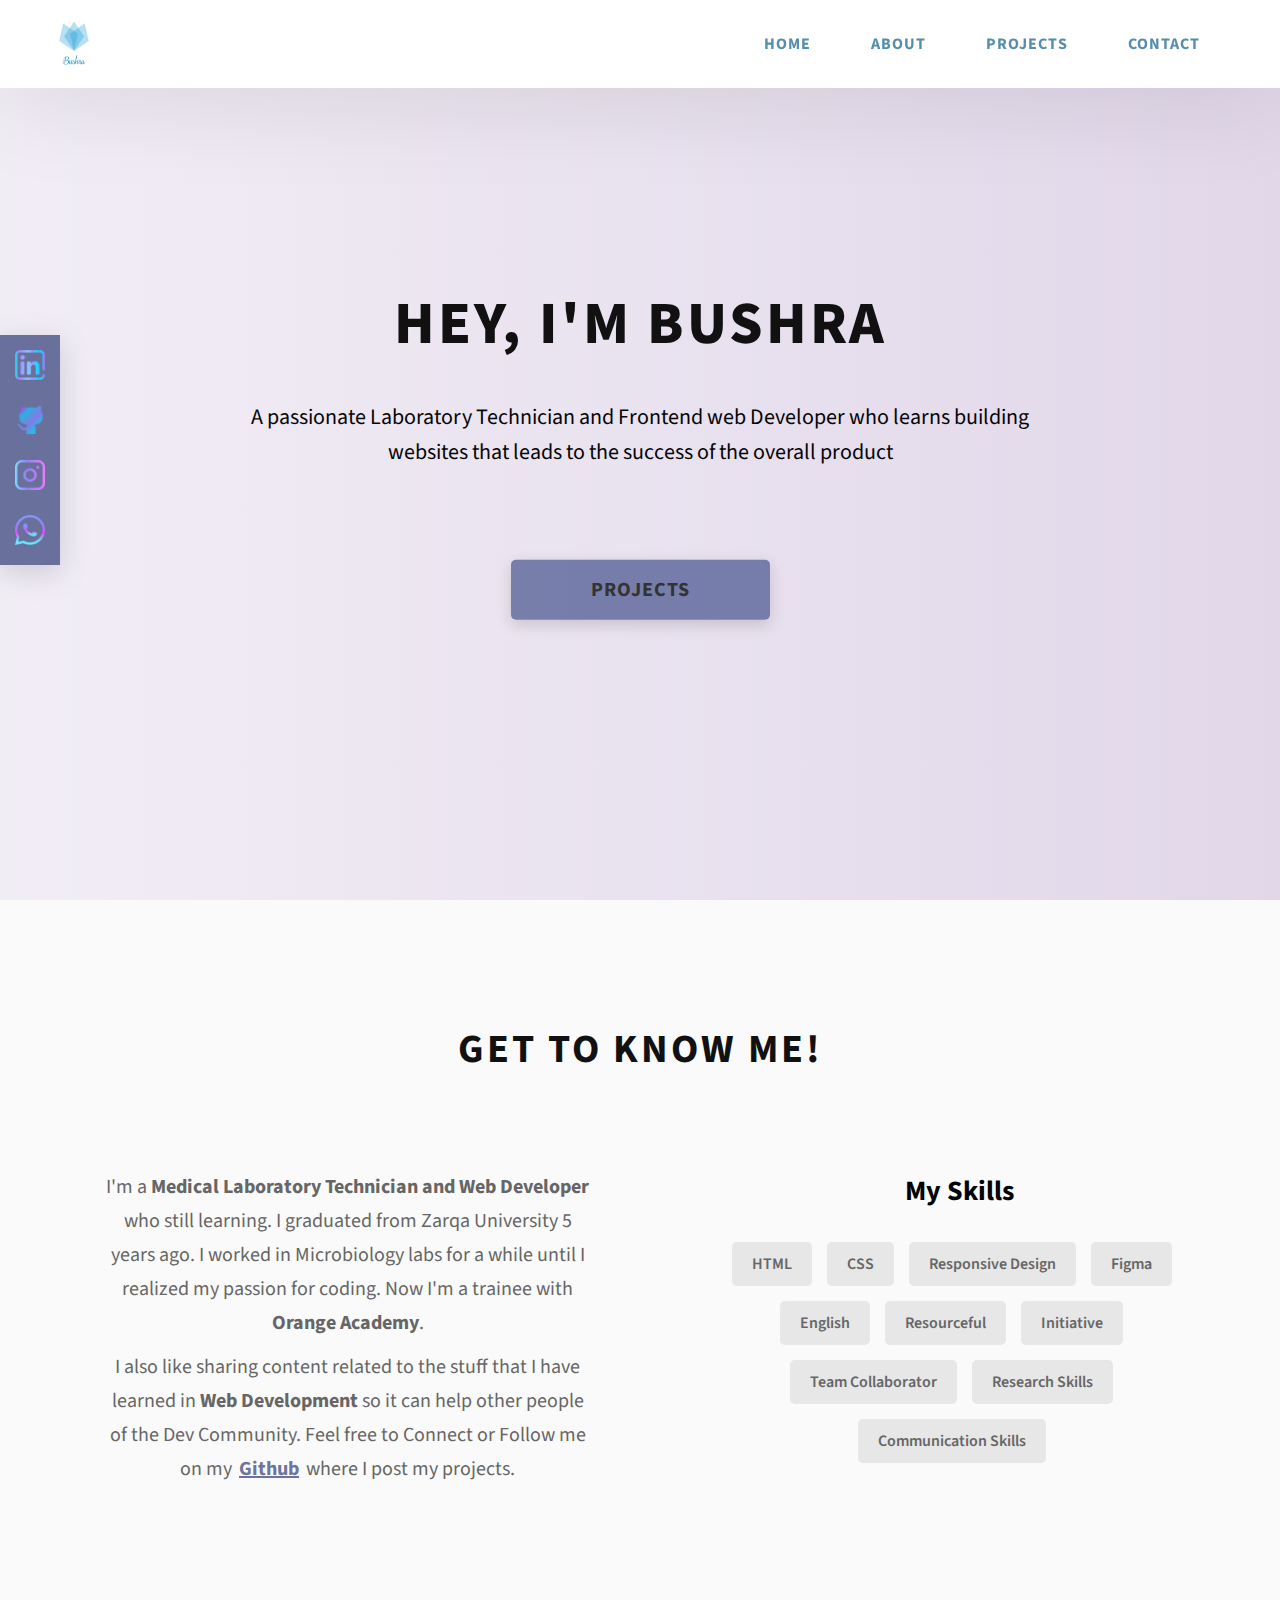
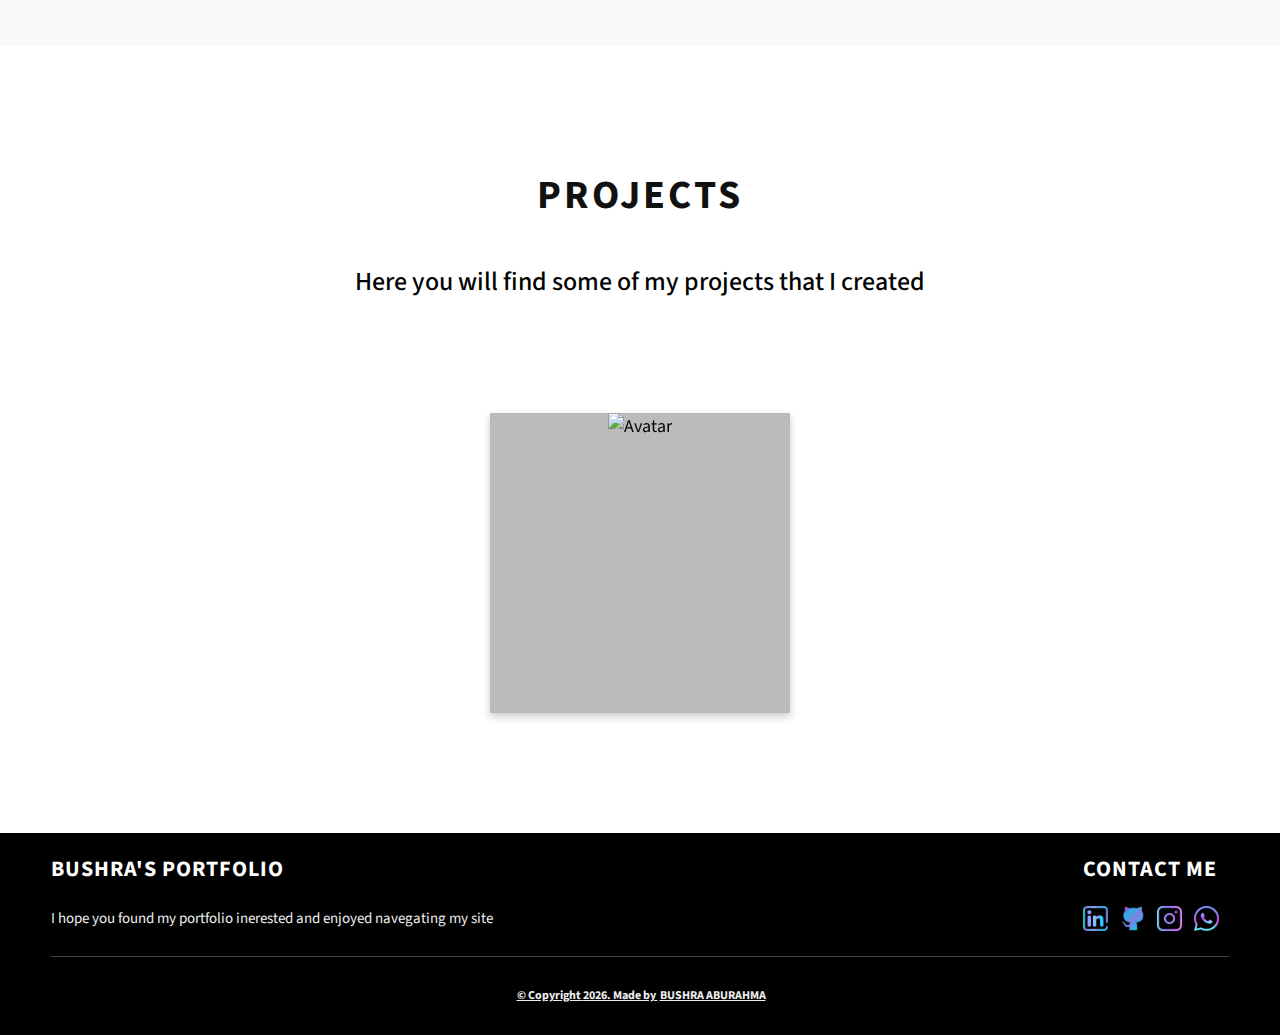
==== commit 4c704135: "changed as evaluation" ====
--- a/index.html
+++ b/index.html
@@ -128,22 +128,11 @@
 						<img src="instagram.png" alt="Bushra Instagram profile" class="home-hero__social-icon" />
 					</a>
 				</div>
-				<!-- <div class="home-hero__social">
-					<a href="https://github.com/rammcodes" class="home-hero__social-icon-link" rel="noreferrer"
-						target="_blank">
-						<img src="https://d33wubrfki0l68.cloudfront.net/38469cf88d038b6ba3322c9fcb93a8f7167df4b9/cb0b9/assets/svg/github-dark.svg"
-							alt="RammCodes Github Profile" class="home-hero__social-icon" />
-					</a>
-				</div> -->
-
 				<div class="home-hero__social">
 					<a href="" class="home-hero__social-icon-link" rel="noreferrer" target="_blank">
 						<img src="whatsapp (2).png" alt="Bushra whatsapp link" class="home-hero__social-icon" />
 					</a>
 				</div>
-			</div>
-			<div class="home-hero__mouse-scroll-cont">
-				<div class="mouse"></div>
 			</div>
 		</section>
 	</main>
@@ -152,14 +141,11 @@
 		<div class="main-container">
 			<h2 class="heading-sec__mb-med">
 				<!-- <h2 class="heading heading-sec heading-sec__mb-med"> -->
-				<span class="heading-sec__main">About Me</span>
-				<span class="heading-sec__sub">
-					Here you will find more information about me, what I do and what I'm good at
-				</span>
+				<span class="heading-sec__main">Get to know me!</span>
 			</h2>
 			<div class="about__content">
 				<div class="about__content-main">
-					<h3 class="about__content-title">Get to know me!</h3>
+					<!-- <h3 class="about__content-title">Get to know me!</h3> -->
 					<div class="about__content-details">
 						<p class="about__content-details-para">
 							I'm a <strong>Medical Laboratory Technician and Web Developer</strong> who still
@@ -176,12 +162,6 @@
 							<a rel="noreferrer" href="https://github.com/Bushra1995" target="_blank">Github</a>
 							where I post my projects.
 						</p>
-						<p class="about__content-details-para">
-							I'm open to <strong>Job</strong> opportunities where I can
-							contribute, learn and grow. If you have a good opportunity that
-							matches my skills and experience then don't hesitate to
-							<strong>contact</strong> me.
-						</p>
 					</div>
 					<!-- <a href="./#contact" class="btn btn--med btn--theme dynamicBgClr">Contact</a> -->
 				</div>
@@ -213,107 +193,28 @@
 					created
 				</span>
 			</h2>
-
-			<div class="projects__content">
-				<div class="projects__col">
-					<div class="projects__row-img-cont">
-						<img src="https://www.alphalogicinc.com/wp-content/uploads/2018/05/WireframevsMockupPrototype.jpg" alt="Pre-project" class="projects__row-img" />
-						<!-- <img src="wireframe-website.png"
-								alt="Pre-project" class="projects__row-img" loading="lazy" /> -->
-
-								<!-- This section able to change whenever you add more projects like arrange the projects by using card style -->
-					</div>
-					<div class="projects__row-content">
-						<h3 class="projects__row-content-title">E-learning Blog</h3>
-						<p class="projects__row-content-desc">
-							My First Design Project that I created using Figma tool. <br> A Wireframe and Mockup
-							design for an E-learning Blog
-						</p>
-						<a class='btn btn--med btn--theme dynamicBgClr'
-							href='https://www.figma.com/file/JEmpPWIBkPTZISp9TWu8Mk/Untitled?node-id=0%3A1&t=WI2bRqiWwrUeT4GW-0'
-							target='_blank'>My Design</a>
-					</div>
-				</div>
-				<!-- <div class="projects__row">
-						<div class="projects__row-img-cont">
-							<img src="https://d33wubrfki0l68.cloudfront.net/9199afe42f789dbddb324ed3edd326e080e693c1/28f54/assets/jpeg/wilsonport.jpeg"
-								alt="Software Screenshot" class="projects__row-img" loading="lazy" />
+			<div class="flipcont1">
+				<div class="flip-card">
+					<div class="flip-card-inner">
+						<div class="flip-card-front">
+							<img src="https://images.ctfassets.net/4zfc07om50my/3z5ZsZDCDwl9Tb3IyQjADS/f1890542354df1d75f91e2a05da52e3a/WMP.jpg" alt="Avatar" height="100%" width="100%">
 						</div>
-						<div class="projects__row-content">
-							<h3 class="projects__row-content-title">Wilsonport</h3>
-							<p class="projects__row-content-desc">
-								Wilsonport is a multiservice logistics and transport company and
-								I created their website from scratch using the frontend tools I
-								know.
-							</p>
-							<a class='btn btn--med btn--theme dynamicBgClr' href='/project-2' target='_blank'>Case Study</a>
+						<div class="flip-card-back">
+							<h1>E-Learning Blog</h1> 
+							<br>
+							<br>
+							<p>A wireframe and mockup design for an E-learning website using Figma online tool</p>
+							<div class="mydesign__cta">
+								<a href="https://www.figma.com/file/JEmpPWIBkPTZISp9TWu8Mk/Untitled?node-id=0%3A1&t=RnOZ6vF9TObZLc9s-0" class="btn btn--bg">My Design</a>
+							</div>
 						</div>
 					</div>
-					<div class="projects__row">
-						<div class="projects__row-img-cont">
-							<img src="https://d33wubrfki0l68.cloudfront.net/61fc288f39a306e3130c72643480ce015dec48ae/e3272/assets/jpeg/boreal-coffee-clone.jpeg"
-								alt="Software Screenshot" class="projects__row-img" loading="lazy" />
-						</div>
-						<div class="projects__row-content">
-							<h3 class="projects__row-content-title">Boreal Coffee Clone</h3>
-							<p class="projects__row-content-desc">
-								I re-created the frontend of Boreal Coffee's official web app
-								because I got attracted to their beautiful UI. It was a great
-								experience for me to build the entire frontend.
-							</p>
-							<a class='btn btn--med btn--theme dynamicBgClr' href='/project-3' target='_blank'>Case Study</a>
-						</div>
-					</div>
-					<div class="projects__row">
-						<div class="projects__row-img-cont">
-							<img src="https://d33wubrfki0l68.cloudfront.net/74f6186aaa2b6d5f6ea6da1013abfeb672f5c807/aee81/assets/jpeg/crown-template.jpeg"
-								alt="Software Screenshot" class="projects__row-img" loading="lazy" />
-						</div>
-						<div class="projects__row-content">
-							<h3 class="projects__row-content-title">Crown Template</h3>
-							<p class="projects__row-content-desc">
-								Crown is a web template that I created targeting the restaurant
-								and food industry which anyone can use to present their business
-								online.
-							</p>
-							<a class='btn btn--med btn--theme dynamicBgClr' href='/project-4' target='_blank'>Case Study</a>
-						</div>
-					</div> -->
+				</div>
 			</div>
 		</div>
 	</section>
 
-	<!-- <section id="contact" class="contact sec-pad dynamicBg">
-			<div class="main-container">
-				<h2 class="heading heading-sec heading-sec__mb-med">
-					<span class="heading-sec__main heading-sec__main--lt">Contact</span>
-					<span class="heading-sec__sub heading-sec__sub--lt">
-						Feel free to Contact me
-					</span>
-				</h2> -->
-	<!-- <div class="contact__form-container">
-					<form action='#' class='contact__form' method='post'><input type='hidden' name='form-name'
-							value='form 1' />
-						<div class="contact__form-field">
-							<label class="contact__form-label" for="name">Name</label>
-							<input required placeholder="Enter Your Name" type="text" class="contact__form-input"
-								name="name" id="name" />
-						</div>
-						<div class="contact__form-field">
-							<label class="contact__form-label" for="email">Email</label>
-							<input required placeholder="Enter Your Email" type="email" class="contact__form-input"
-								name="email" id="email" />
-						</div>
-						<div class="contact__form-field">
-							<label class="contact__form-label" for="message">Message</label>
-							<textarea required cols="30" rows="10" class="contact__form-input"
-								placeholder="Enter Your Message" name="message" id="message"></textarea>
-						</div>
-						<button type="submit" class="btn btn--theme contact__btn">
-							Submit
-						</button>
-					</form>
-				</div> -->
+	
 	</div>
 	</section>
 	<footer id="subfooter" class="main-footer">
@@ -346,7 +247,6 @@
 				</div>
 			</div>
 	
-			<!-- If you give me some credit or shoutout here by linking to my website, then it will be a big thing for me and will help me a lot :) -->
 			<div class="main-footer__lower">
 				&copy; Copyright
 				<script>document.write(new Date().getFullYear())</script>. Made by
--- a/index.css
+++ b/index.css
@@ -152,10 +152,6 @@
     }
 }
 
-/* .heading-sec__sub--lt {
-    color: #333
-} */
-
 .heading-sm {
     font-size: 2.2rem;
     text-transform: uppercase;
@@ -267,19 +263,6 @@
     }
 }
 
-.home-hero__mouse-scroll-cont {
-    position: absolute;
-    bottom: 3%;
-    left: 50%;
-    transform: translateX(-50%)
-}
-
-@media only screen and (max-width: 37.5em) {
-    .home-hero__mouse-scroll-cont {
-        display:none
-    }
-}
-
 .home-hero__social {
     width: 5rem
 }
@@ -350,6 +333,7 @@
 }
 
 .about__content-title {
+    text-align: center;
     font-weight: 700;
     font-size: 2.8rem;
     margin-bottom: 3rem
@@ -361,8 +345,14 @@
     }
 }
 
+.about__content-details {
+    padding-left: 10%;
+}
+
 .about__content-details-para {
-    font-size: 1.8rem;
+    align-items: center;
+    text-align: center;
+    font-size: 2rem;
     color: #666;
     max-width: 60rem;
     line-height: 1.7;
@@ -370,6 +360,7 @@
 }
 
 .about__content-details-para--hl {
+    text-align: center;
     font-weight: 700;
     margin: 0 3px
 }
@@ -381,7 +372,7 @@
 .about__content-details-para a {
     text-decoration: underline;
     font-weight: 700;
-    color: #facf0f;
+    color: #464f83ca;
     margin: 0 3px
 }
 
@@ -892,12 +883,13 @@
 .main-footer__upper {
     display: flex;
     justify-content: space-between;
-    padding: 8rem 0
+    padding: 2rem 0
+    
 }
 
 @media only screen and (max-width: 56.25em) {
     .main-footer__upper {
-        padding:6rem 0
+        padding:3rem 0
     }
 }
 
@@ -950,7 +942,7 @@
 }
 
 .main-footer__lower {
-    padding: 4rem 0;
+    padding: 3rem 0;
     border-top: 1px solid #444;
     color: #eee;
     font-size: 1.2rem;
@@ -971,7 +963,9 @@
 }
 
 .skills {
+    text-align: center;
     display: flex;
+    justify-content: center;
     flex-wrap: wrap
 }
 
@@ -986,40 +980,53 @@
     color: #666
 }
 
-.mouse {
-    width: 25px;
-    height: 40px;
-    border: 2px solid #333;
-    border-radius: 60px;
+.flipcont1 {
+    display: flex;
+    flex-wrap: wrap;
+    justify-content: center;
+}
+.flip-card {
+    background-color: transparent;
+    width: 300px;
+    height: 300px;
+    perspective: 1000px;
+  }
+  
+  .flip-card-inner {
     position: relative;
-    overflow: hidden
-}
-
-.mouse::before {
-    content: '';
-    width: 5px;
-    height: 5px;
+    width: 100%;
+    height: 100%;
+    text-align: center;
+    font-size: large;
+    transition: transform 0.6s;
+    transform-style: preserve-3d;
+    box-shadow: 0 4px 8px 0 rgba(0,0,0,0.2);
+  }
+  
+  .flip-card:hover .flip-card-inner {
+    transform: rotateY(180deg);
+  }
+  
+  .flip-card-front, .flip-card-back {
     position: absolute;
-    top: 7px;
-    left: 50%;
-    transform: translateX(-50%);
-    background-color: #333;
-    border-radius: 50%;
-    opacity: 1;
-    animation: wheel 1.3s infinite;
-    -webkit-animation: wheel 1.3s infinite
-}
-
-@keyframes wheel {
-    to {
-        opacity: 0;
-        top: 27px
-    }
-}
-
-@-webkit-keyframes wheel {
-    to {
-        opacity: 0;
-        top: 27px
-    }
-}
+    width: 100%;
+    height: 100%;
+    -webkit-backface-visibility: hidden;
+    backface-visibility: hidden;
+  }
+  
+  .flip-card-front {
+    background-color: #bbb;
+    color: black;
+  }
+  
+  .flip-card-back {
+    background-color: #2980b9;
+    color: white;
+    transform: rotateY(180deg);
+  }
+
+  .mydesign__cta {
+    margin-top: 1rem;
+    text-align: center
+  }